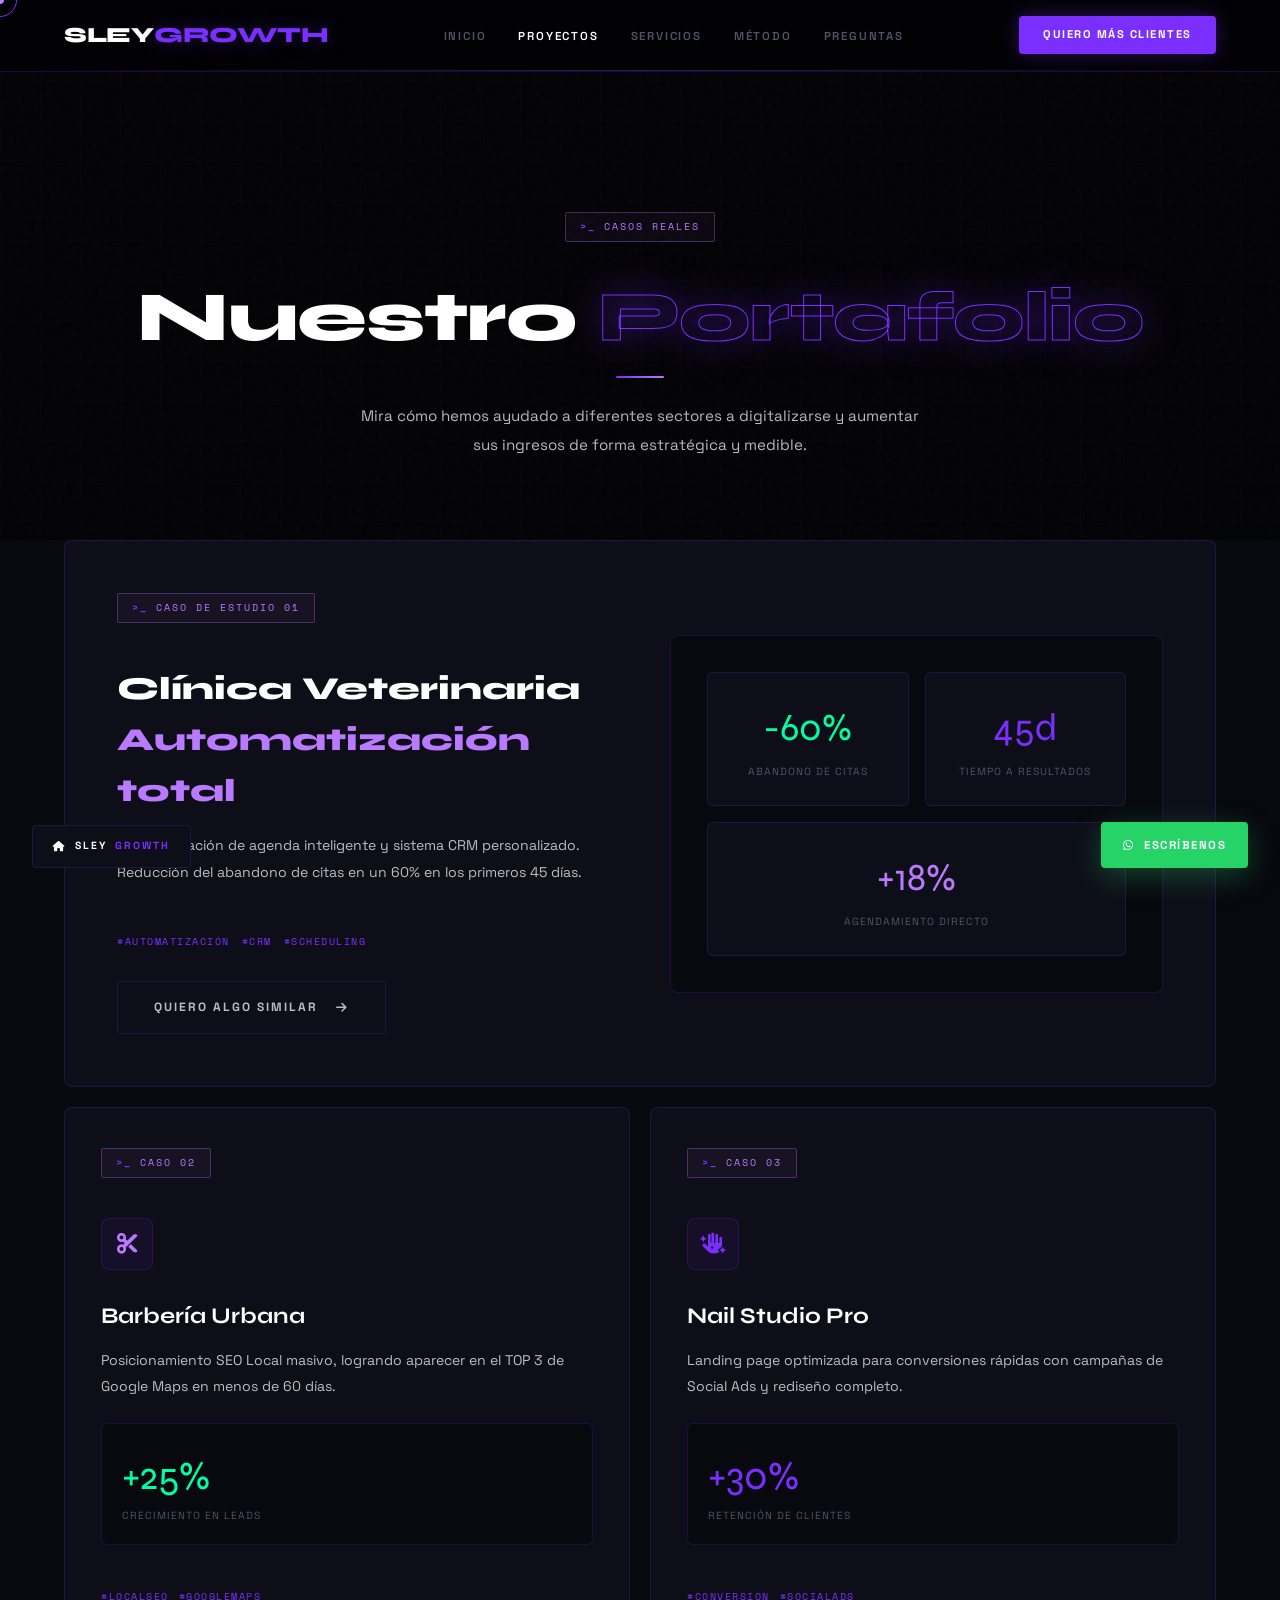
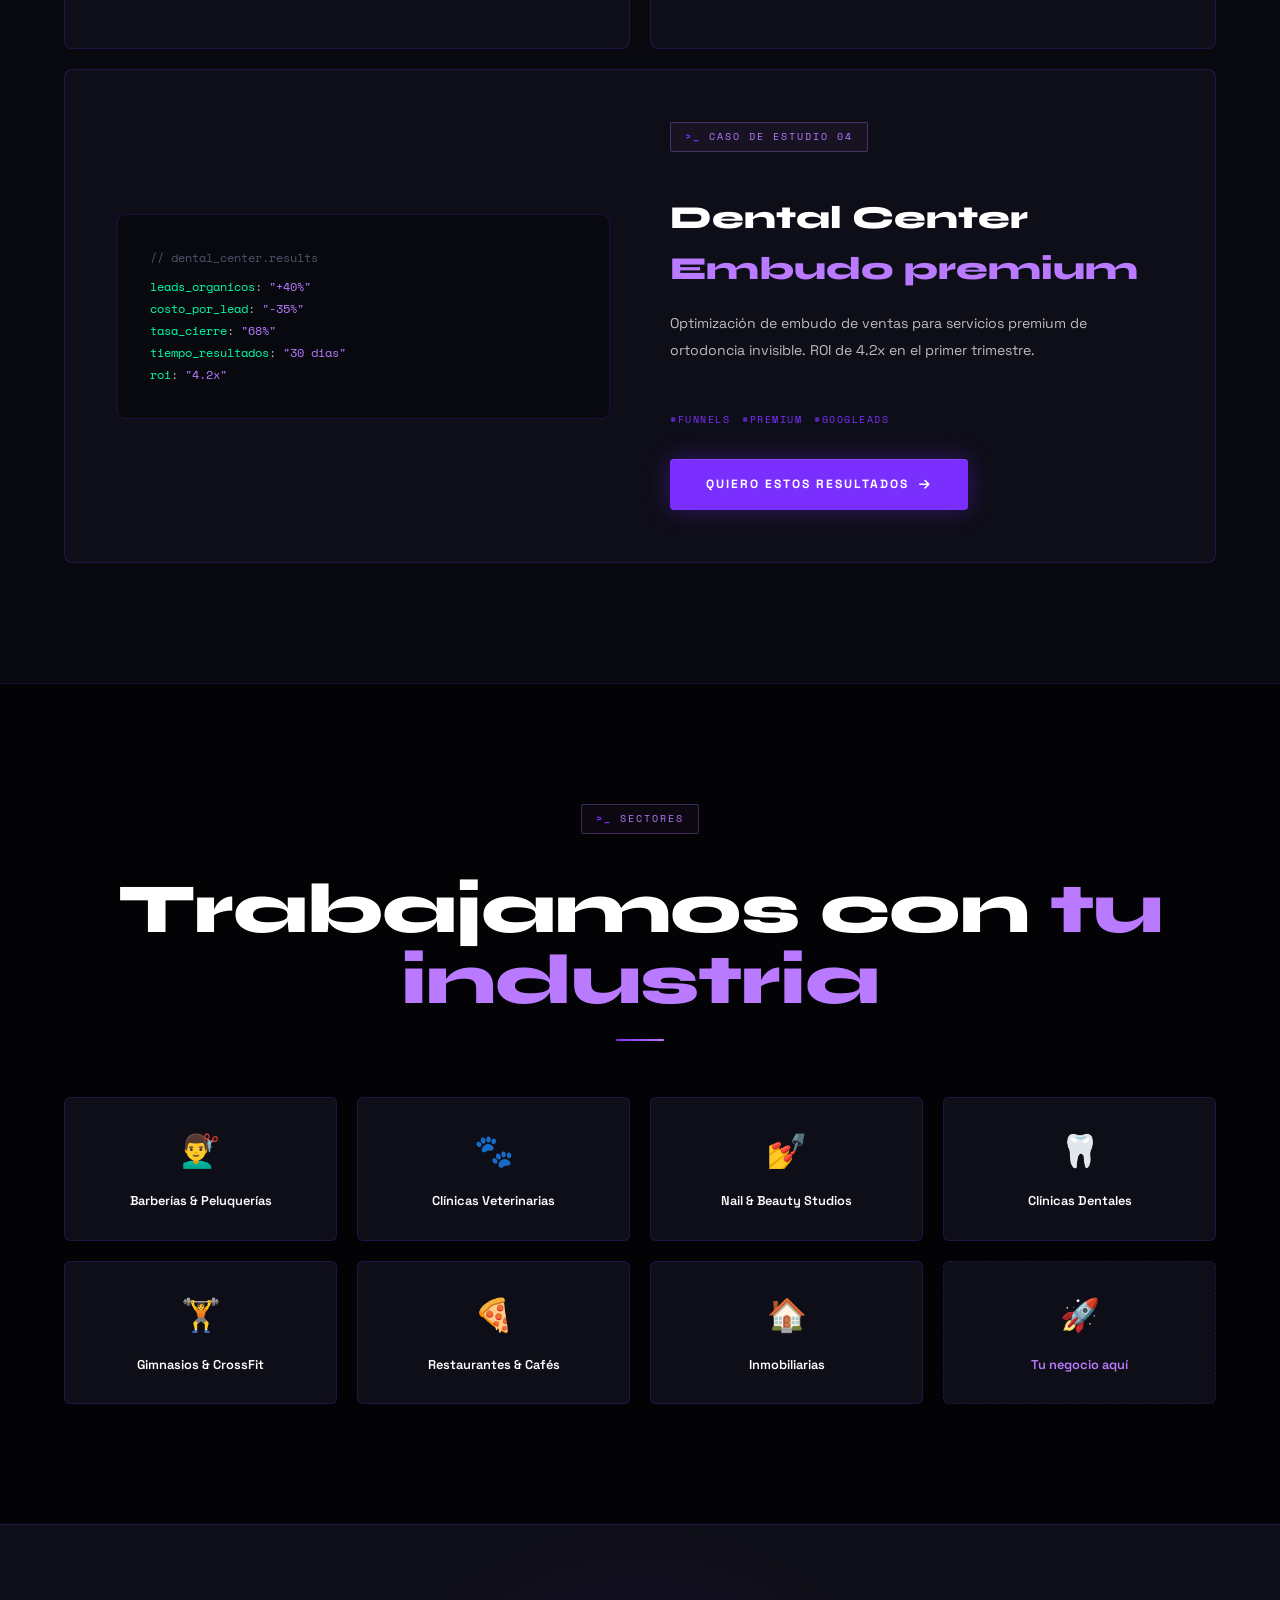
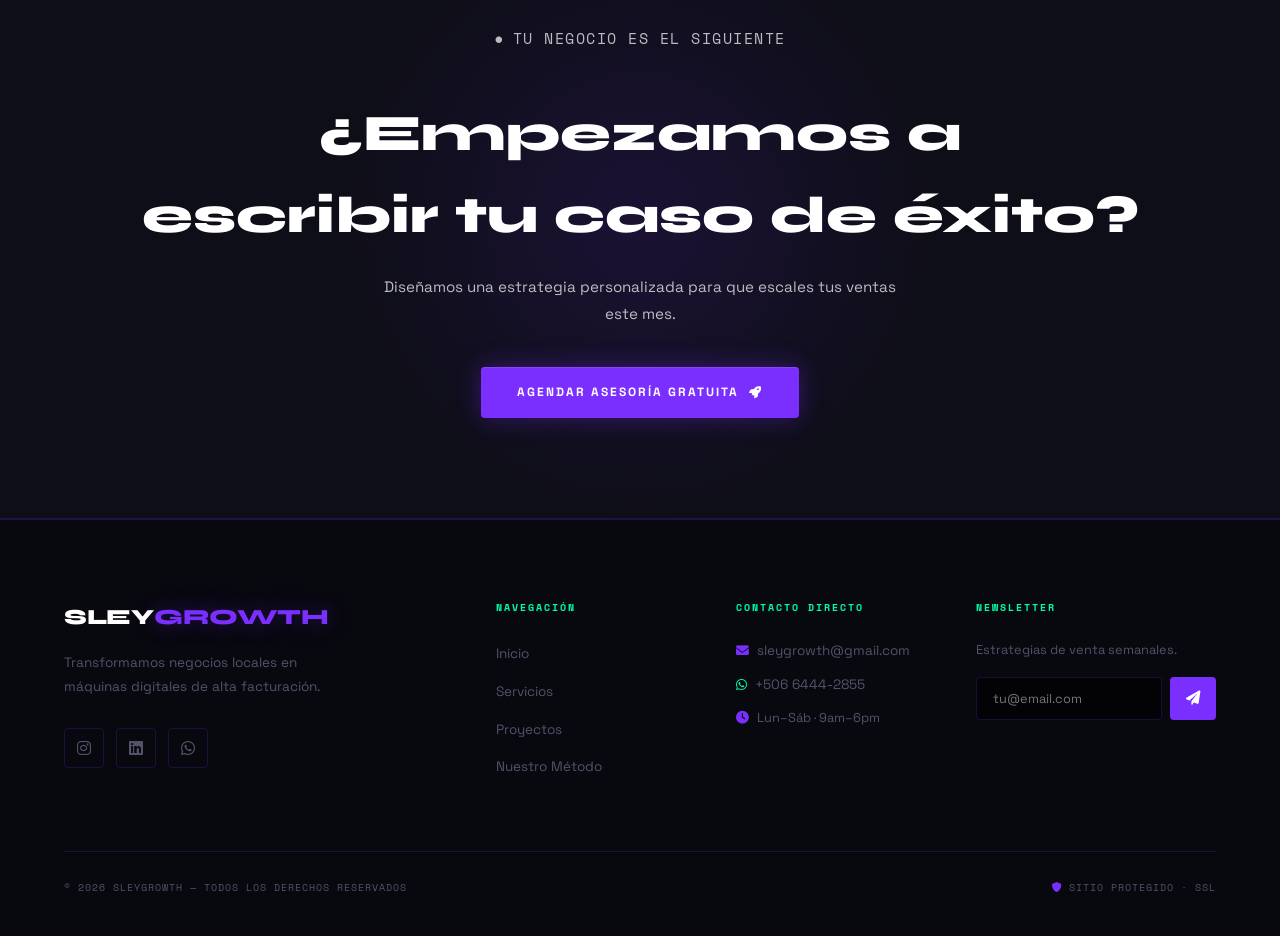
==== portafolio.html @ 54eabbdd "first commit" ====
<!DOCTYPE html>
<html lang="es">
<head>
  <meta charset="UTF-8">
  <meta name="viewport" content="width=device-width, initial-scale=1.0">
  <title>Portafolio | Sleygrowth</title>
  <link rel="stylesheet" href="style.css">
  <link href="https://cdnjs.cloudflare.com/ajax/libs/font-awesome/6.0.0/css/all.min.css" rel="stylesheet">
</head>
<body>

<div id="sg-progress"></div>
<div id="sg-cur"></div>
<div id="sg-ring"></div>

<header class="sg-nav">
  <div class="sg-nav-inner">
    <a href="index.html" class="sg-logo">
      <span class="sg-logo-sley">SLEY</span><span class="sg-logo-growth">GROWTH</span>
    </a>
    <ul class="sg-nav-links">
      <li><a href="index.html">Inicio</a></li>
      <li><a href="portafolio.html">Proyectos</a></li>
      <li><a href="servicios.html">Servicios</a></li>
      <li><a href="proceso.html">Método</a></li>
      <li><a href="index.html#faq">Preguntas</a></li>
    </ul>
    <a href="contacto.html" class="sg-nav-cta">Quiero más clientes</a>
  </div>
  <div class="sg-nav-line"></div>
</header>

<!-- PAGE HERO -->
<section class="sg-section" style="padding:140px 0 80px;">
  <div class="container">
    <div class="reveal" style="text-align:center;">
      <span class="sg-badge">Casos reales</span>
      <h1 class="sg-title" style="margin:20px 0 16px;">Nuestro <span class="accent">Portafolio</span></h1>
      <div class="sg-rule sg-rule-center"></div>
      <p class="sg-subtitle sg-subtitle-center">Mira cómo hemos ayudado a diferentes sectores a digitalizarse y aumentar sus ingresos de forma estratégica y medible.</p>
    </div>
  </div>
</section>

<!-- CASE STUDIES -->
<section class="sg-section sg-section-dark" style="padding-top:0;">
  <div class="container">

    <!-- Case 1 — Full width -->
    <div class="sg-card reveal" style="margin-bottom:20px;padding:52px;display:grid;grid-template-columns:1fr 1fr;gap:60px;align-items:center;">
      <div>
        <span class="sg-badge">Caso de estudio 01</span>
        <h2 style="font-family:var(--font-display);font-size:2rem;font-weight:800;margin:20px 0 16px;">Clínica Veterinaria<br><span style="color:var(--neon);">Automatización total</span></h2>
        <p style="font-size:0.88rem;color:var(--text);line-height:1.9;margin-bottom:28px;">Implementación de agenda inteligente y sistema CRM personalizado. Reducción del abandono de citas en un 60% en los primeros 45 días.</p>
        <div style="display:flex;gap:12px;flex-wrap:wrap;margin-bottom:32px;">
          <span class="sg-card-tag">#automatización</span>
          <span class="sg-card-tag">#crm</span>
          <span class="sg-card-tag">#scheduling</span>
        </div>
        <a href="contacto.html" class="btn-ghost">Quiero algo similar <i class="fas fa-arrow-right" style="margin-left:8px;"></i></a>
      </div>
      <div style="background:var(--near);border:1px solid var(--border);border-radius:8px;padding:36px;">
        <div style="display:grid;grid-template-columns:1fr 1fr;gap:16px;">
          <div style="background:var(--panel);border:1px solid var(--border);border-radius:6px;padding:24px;text-align:center;">
            <div style="font-family:var(--font-display);font-size:2.4rem;color:var(--green);">-60%</div>
            <div style="font-size:0.65rem;color:var(--muted);letter-spacing:1px;text-transform:uppercase;margin-top:6px;">Abandono de citas</div>
          </div>
          <div style="background:var(--panel);border:1px solid var(--border);border-radius:6px;padding:24px;text-align:center;">
            <div style="font-family:var(--font-display);font-size:2.4rem;color:var(--v);">45d</div>
            <div style="font-size:0.65rem;color:var(--muted);letter-spacing:1px;text-transform:uppercase;margin-top:6px;">Tiempo a resultados</div>
          </div>
          <div style="background:var(--panel);border:1px solid var(--border);border-radius:6px;padding:24px;text-align:center;grid-column:span 2;">
            <div style="font-family:var(--font-display);font-size:2.4rem;color:var(--neon);">+18%</div>
            <div style="font-size:0.65rem;color:var(--muted);letter-spacing:1px;text-transform:uppercase;margin-top:6px;">Agendamiento directo</div>
          </div>
        </div>
      </div>
    </div>

    <!-- Case 2 & 3 -->
    <div style="display:grid;grid-template-columns:1fr 1fr;gap:20px;margin-bottom:20px;">
      <div class="sg-card reveal">
        <span class="sg-badge">Caso 02</span>
        <div class="sg-card-icon" style="margin-top:20px;"><i class="fas fa-cut"></i></div>
        <h3 style="font-family:var(--font-display);font-size:1.4rem;margin-bottom:14px;">Barbería Urbana</h3>
        <p style="font-size:0.88rem;color:var(--text);line-height:1.8;margin-bottom:24px;">Posicionamiento SEO Local masivo, logrando aparecer en el TOP 3 de Google Maps en menos de 60 días.</p>
        <div style="background:var(--near);border:1px solid var(--border);border-radius:6px;padding:20px;margin-bottom:24px;">
          <div style="font-family:var(--font-display);font-size:2.5rem;color:var(--green);">+25%</div>
          <div style="font-size:0.65rem;color:var(--muted);letter-spacing:1px;text-transform:uppercase;">Crecimiento en leads</div>
        </div>
        <span class="sg-card-tag">#localseo</span> <span class="sg-card-tag" style="margin-left:6px;">#googlemaps</span>
      </div>

      <div class="sg-card reveal" style="transition-delay:0.1s">
        <span class="sg-badge">Caso 03</span>
        <div class="sg-card-icon" style="margin-top:20px;color:var(--v);"><i class="fas fa-hand-sparkles"></i></div>
        <h3 style="font-family:var(--font-display);font-size:1.4rem;margin-bottom:14px;">Nail Studio Pro</h3>
        <p style="font-size:0.88rem;color:var(--text);line-height:1.8;margin-bottom:24px;">Landing page optimizada para conversiones rápidas con campañas de Social Ads y rediseño completo.</p>
        <div style="background:var(--near);border:1px solid var(--border);border-radius:6px;padding:20px;margin-bottom:24px;">
          <div style="font-family:var(--font-display);font-size:2.5rem;color:var(--v);">+30%</div>
          <div style="font-size:0.65rem;color:var(--muted);letter-spacing:1px;text-transform:uppercase;">Retención de clientes</div>
        </div>
        <span class="sg-card-tag">#conversion</span> <span class="sg-card-tag" style="margin-left:6px;">#socialads</span>
      </div>
    </div>

    <!-- Case 4 — Full -->
    <div class="sg-card reveal" style="padding:52px;display:grid;grid-template-columns:1fr 1fr;gap:60px;align-items:center;">
      <div style="background:var(--near);border:1px solid var(--border);border-radius:8px;padding:32px;font-family:var(--font-mono);font-size:0.72rem;line-height:1.9;">
        <div style="color:var(--muted);margin-bottom:8px;">// dental_center.results</div>
        <div style="color:var(--text);"><span style="color:var(--green);">leads_organicos</span>: <span style="color:var(--neon);">"+40%"</span></div>
        <div style="color:var(--text);"><span style="color:var(--green);">costo_por_lead</span>: <span style="color:var(--neon);">"-35%"</span></div>
        <div style="color:var(--text);"><span style="color:var(--green);">tasa_cierre</span>: <span style="color:var(--neon);">"68%"</span></div>
        <div style="color:var(--text);"><span style="color:var(--green);">tiempo_resultados</span>: <span style="color:var(--neon);">"30 dias"</span></div>
        <div style="color:var(--text);"><span style="color:var(--green);">roi</span>: <span style="color:var(--neon);">"4.2x"</span></div>
      </div>
      <div>
        <span class="sg-badge">Caso de estudio 04</span>
        <h2 style="font-family:var(--font-display);font-size:2rem;font-weight:800;margin:20px 0 16px;">Dental Center<br><span style="color:var(--neon);">Embudo premium</span></h2>
        <p style="font-size:0.88rem;color:var(--text);line-height:1.9;margin-bottom:28px;">Optimización de embudo de ventas para servicios premium de ortodoncia invisible. ROI de 4.2x en el primer trimestre.</p>
        <div style="display:flex;gap:12px;flex-wrap:wrap;margin-bottom:32px;">
          <span class="sg-card-tag">#funnels</span>
          <span class="sg-card-tag">#premium</span>
          <span class="sg-card-tag">#googleads</span>
        </div>
        <a href="contacto.html" class="btn-primary">Quiero estos resultados <i class="fas fa-arrow-right"></i></a>
      </div>
    </div>

  </div>
</section>

<!-- SECTORES -->
<section class="sg-section" style="border-top:1px solid var(--border);">
  <div class="container">
    <div style="text-align:center;margin-bottom:56px;" class="reveal">
      <span class="sg-badge">Sectores</span>
      <h2 class="sg-title" style="margin:20px 0;">Trabajamos con <span class="solid">tu industria</span></h2>
      <div class="sg-rule sg-rule-center"></div>
    </div>
    <div class="grid-4 reveal">
      <div style="background:var(--panel);border:1px solid var(--border);border-radius:6px;padding:28px;text-align:center;transition:all 0.3s;" onmouseenter="this.style.borderColor='var(--v)'" onmouseleave="this.style.borderColor='var(--border)'">
        <div style="font-size:2rem;margin-bottom:14px;">💇‍♂️</div>
        <div style="font-size:0.8rem;font-weight:600;">Barberías & Peluquerías</div>
      </div>
      <div style="background:var(--panel);border:1px solid var(--border);border-radius:6px;padding:28px;text-align:center;transition:all 0.3s;" onmouseenter="this.style.borderColor='var(--v)'" onmouseleave="this.style.borderColor='var(--border)'">
        <div style="font-size:2rem;margin-bottom:14px;">🐾</div>
        <div style="font-size:0.8rem;font-weight:600;">Clínicas Veterinarias</div>
      </div>
      <div style="background:var(--panel);border:1px solid var(--border);border-radius:6px;padding:28px;text-align:center;transition:all 0.3s;" onmouseenter="this.style.borderColor='var(--v)'" onmouseleave="this.style.borderColor='var(--border)'">
        <div style="font-size:2rem;margin-bottom:14px;">💅</div>
        <div style="font-size:0.8rem;font-weight:600;">Nail & Beauty Studios</div>
      </div>
      <div style="background:var(--panel);border:1px solid var(--border);border-radius:6px;padding:28px;text-align:center;transition:all 0.3s;" onmouseenter="this.style.borderColor='var(--v)'" onmouseleave="this.style.borderColor='var(--border)'">
        <div style="font-size:2rem;margin-bottom:14px;">🦷</div>
        <div style="font-size:0.8rem;font-weight:600;">Clínicas Dentales</div>
      </div>
      <div style="background:var(--panel);border:1px solid var(--border);border-radius:6px;padding:28px;text-align:center;transition:all 0.3s;" onmouseenter="this.style.borderColor='var(--v)'" onmouseleave="this.style.borderColor='var(--border)'">
        <div style="font-size:2rem;margin-bottom:14px;">🏋️</div>
        <div style="font-size:0.8rem;font-weight:600;">Gimnasios & CrossFit</div>
      </div>
      <div style="background:var(--panel);border:1px solid var(--border);border-radius:6px;padding:28px;text-align:center;transition:all 0.3s;" onmouseenter="this.style.borderColor='var(--v)'" onmouseleave="this.style.borderColor='var(--border)'">
        <div style="font-size:2rem;margin-bottom:14px;">🍕</div>
        <div style="font-size:0.8rem;font-weight:600;">Restaurantes & Cafés</div>
      </div>
      <div style="background:var(--panel);border:1px solid var(--border);border-radius:6px;padding:28px;text-align:center;transition:all 0.3s;" onmouseenter="this.style.borderColor='var(--v)'" onmouseleave="this.style.borderColor='var(--border)'">
        <div style="font-size:2rem;margin-bottom:14px;">🏠</div>
        <div style="font-size:0.8rem;font-weight:600;">Inmobiliarias</div>
      </div>
      <div style="background:var(--panel);border:1px solid var(--border);border-radius:6px;padding:28px;text-align:center;transition:all 0.3s;border-style:dashed;" onmouseenter="this.style.borderColor='var(--neon)'" onmouseleave="this.style.borderColor='var(--border)'">
        <div style="font-size:2rem;margin-bottom:14px;">🚀</div>
        <div style="font-size:0.8rem;font-weight:600;color:var(--neon);">Tu negocio aquí</div>
      </div>
    </div>
  </div>
</section>

<!-- CTA -->
<section class="sg-cta-section">
  <div class="container" style="position:relative;z-index:1;">
    <p class="sg-cta-urgency">Tu negocio es el siguiente</p>
    <h2>¿Empezamos a<br>escribir tu caso de éxito?</h2>
    <p>Diseñamos una estrategia personalizada para que escales tus ventas este mes.</p>
    <a href="contacto.html" class="btn-primary">Agendar asesoría gratuita <i class="fas fa-rocket"></i></a>
  </div>
</section>

<!-- FOOTER -->
<footer class="sg-footer">
  <div class="container">
    <div class="sg-footer-grid">
      <div class="sg-footer-brand">
        <a href="index.html" class="sg-logo" style="display:inline-flex;">
          <span class="sg-logo-sley">SLEY</span><span class="sg-logo-growth">GROWTH</span>
        </a>
        <p>Transformamos negocios locales en máquinas digitales de alta facturación.</p>
        <div class="sg-footer-socials">
          <a href="https://instagram.com/sleygrowth" target="_blank" class="sg-soc"><i class="fab fa-instagram"></i></a>
          <a href="#" class="sg-soc"><i class="fab fa-linkedin"></i></a>
          <a href="https://wa.me/50664442855" target="_blank" class="sg-soc"><i class="fab fa-whatsapp"></i></a>
        </div>
      </div>
      <div>
        <h4>Navegación</h4>
        <ul>
          <li><a href="index.html">Inicio</a></li>
          <li><a href="servicios.html">Servicios</a></li>
          <li><a href="portafolio.html">Proyectos</a></li>
          <li><a href="proceso.html">Nuestro Método</a></li>
        </ul>
      </div>
      <div>
        <h4>Contacto Directo</h4>
        <ul class="sg-footer-contact">
          <li style="margin-bottom:12px;"><i class="fas fa-envelope" style="color:var(--v);margin-right:8px;"></i><a href="mailto:sleygrowth@gmail.com">sleygrowth@gmail.com</a></li>
          <li style="margin-bottom:12px;"><i class="fab fa-whatsapp" style="color:var(--green);margin-right:8px;"></i><a href="https://wa.me/50664442855">+506 6444-2855</a></li>
          <li style="color:var(--muted);font-size:0.8rem;"><i class="fas fa-clock" style="color:var(--v);margin-right:8px;"></i>Lun–Sáb · 9am–6pm</li>
        </ul>
      </div>
      <div>
        <h4>Newsletter</h4>
        <p style="font-size:0.8rem;color:var(--muted);margin-bottom:16px;">Estrategias de venta semanales.</p>
        <form class="sg-nl-form" onsubmit="return false;">
          <input type="email" placeholder="tu@email.com">
          <button type="submit"><i class="fas fa-paper-plane"></i></button>
        </form>
      </div>
    </div>
    <div class="sg-footer-bottom">
      <p>© 2026 SLEYGROWTH — TODOS LOS DERECHOS RESERVADOS</p>
      <p><i class="fas fa-shield-alt" style="margin-right:6px;color:var(--v);"></i>SITIO PROTEGIDO · SSL</p>
    </div>
  </div>
</footer>

<a href="https://wa.me/50664442855?text=Hola%20Sleygrowth..." class="wa-float" target="_blank"><i class="fab fa-whatsapp"></i> Escríbenos</a>
<a href="index.html" class="home-float"><i class="fas fa-home"></i> SLEY<span>GROWTH</span></a>

<script src="script.js"></script>
</body>
</html>
---- style.css ----
/* ============================================================
   SLEYGROWTH — SISTEMA DE DISEÑO FUTURISTA v2.0
   ============================================================ */

@import url('https://fonts.googleapis.com/css2?family=Space+Grotesk:wght@300;400;500;600;700&family=Space+Mono:ital,wght@0,400;0,700;1,400&family=Syne:wght@700;800&display=swap');

/* ── TOKENS ── */
:root {
  --v:       #7b2fff;   /* violet principal */
  --v-dim:   #5a1fd4;
  --v-glow:  rgba(123,47,255,0.35);
  --v-ghost: rgba(123,47,255,0.08);
  --neon:    #b97aff;
  --green:   #00ffa3;
  --red:     #ff3b6b;
  --black:   #030305;
  --near:    #08080f;
  --panel:   #0e0e18;
  --border:  rgba(123,47,255,0.2);
  --muted:   #52526a;
  --text:    rgba(255,255,255,0.72);
  --white:   #ffffff;

  --font-display: 'Syne', sans-serif;
  --font-body:    'Space Grotesk', sans-serif;
  --font-mono:    'Space Mono', monospace;
}

/* ── RESET ── */
*, *::before, *::after { margin:0; padding:0; box-sizing:border-box; }
html { scroll-behavior: smooth; }
body {
  font-family: var(--font-body);
  background: var(--black);
  color: var(--white);
  overflow-x: hidden;
  line-height: 1.6;
}

/* ── GRID BG TEXTURE ── */
body::before {
  content: '';
  position: fixed; inset: 0; z-index: 0; pointer-events: none;
  background-image:
    linear-gradient(rgba(123,47,255,0.04) 1px, transparent 1px),
    linear-gradient(90deg, rgba(123,47,255,0.04) 1px, transparent 1px);
  background-size: 40px 40px;
}

/* Grain */
body::after {
  content: '';
  position: fixed; inset: 0; z-index: 0; pointer-events: none;
  background-image: url("data:image/svg+xml,%3Csvg viewBox='0 0 200 200' xmlns='http://www.w3.org/2000/svg'%3E%3Cfilter id='n'%3E%3CfeTurbulence type='fractalNoise' baseFrequency='0.85' numOctaves='4' stitchTiles='stitch'/%3E%3C/filter%3E%3Crect width='100%25' height='100%25' filter='url(%23n)' opacity='1'/%3E%3C/svg%3E");
  opacity: 0.025;
}

/* ── SCROLL PROGRESS ── */
#sg-progress {
  position: fixed; top: 0; left: 0; height: 2px;
  background: linear-gradient(to right, var(--v), var(--neon));
  z-index: 9999; width: 0; transition: width 0.1s linear;
}

/* ── CURSOR ── */
#sg-cur { position:fixed; width:8px; height:8px; background:var(--neon); border-radius:50%; pointer-events:none; z-index:9998; transform:translate(-50%,-50%); mix-blend-mode:screen; }
#sg-ring { position:fixed; width:34px; height:34px; border:1px solid var(--v); border-radius:50%; pointer-events:none; z-index:9997; transform:translate(-50%,-50%); transition:width .3s,height .3s,opacity .3s,border-color .3s; }

/* ── CONTAINER ── */
.container { max-width: 1200px; margin: 0 auto; padding: 0 24px; position: relative; z-index: 1; }

/* ── NAV ── */
.sg-nav {
  position: sticky; top: 0; z-index: 1000;
  background: rgba(3,3,5,0.88); backdrop-filter: blur(24px);
  border-bottom: 1px solid var(--border);
}
.sg-nav-inner {
  max-width: 1200px; margin: 0 auto; padding: 0 24px;
  display: flex; justify-content: space-between; align-items: center;
  height: 70px;
}
.sg-logo { text-decoration: none; display: flex; align-items: baseline; gap: 1px; }
.sg-logo-sley {
  font-family: var(--font-display); font-size: 1.35rem; font-weight: 800;
  color: var(--white); letter-spacing: -0.5px;
}
.sg-logo-growth {
  font-family: var(--font-display); font-size: 1.35rem; font-weight: 800;
  color: var(--v); letter-spacing: -0.5px;
  text-shadow: 0 0 20px var(--v-glow);
}
.sg-nav-links { display: flex; gap: 32px; list-style: none; }
.sg-nav-links a {
  font-size: 0.72rem; letter-spacing: 1.8px; text-transform: uppercase;
  text-decoration: none; color: var(--muted); font-weight: 600;
  transition: color 0.3s;
}
.sg-nav-links a:hover, .sg-nav-links a.active { color: var(--white); }
.sg-nav-cta {
  background: var(--v); color: white; text-decoration: none;
  padding: 10px 24px; font-size: 0.7rem; font-weight: 700;
  letter-spacing: 1.5px; text-transform: uppercase;
  border-radius: 4px; transition: all 0.3s;
  box-shadow: 0 0 20px var(--v-glow);
}
.sg-nav-cta:hover { background: var(--neon); color: black; box-shadow: 0 0 30px rgba(185,122,255,0.5); }
.sg-nav-line {
  height: 1px; width: 100%;
  background: linear-gradient(to right, transparent, var(--v), transparent);
  opacity: 0.4;
}

/* ── SECTION COMMONS ── */
.sg-section { padding: 120px 0; position: relative; z-index: 1; }
.sg-section-dark { background: var(--near); }
.sg-section-panel { background: var(--panel); }
.sg-badge {
  display: inline-flex; align-items: center; gap: 8px;
  font-family: var(--font-mono); font-size: 0.62rem;
  color: var(--neon); letter-spacing: 2px; text-transform: uppercase;
  border: 1px solid rgba(185,122,255,0.3); padding: 6px 14px;
  border-radius: 2px; margin-bottom: 20px;
  background: rgba(185,122,255,0.05);
}
.sg-badge::before { content: '>_'; color: var(--v); font-weight: 700; }
.sg-title {
  font-family: var(--font-display); font-size: clamp(2.8rem,5.5vw,5rem);
  font-weight: 800; line-height: 1; letter-spacing: -1px; color: var(--white);
}
.sg-title .accent {
  color: transparent;
  -webkit-text-stroke: 1px var(--v);
  text-shadow: 0 0 40px var(--v-glow);
}
.sg-title .solid { color: var(--neon); }
.sg-rule {
  width: 48px; height: 2px; margin: 24px 0;
  background: linear-gradient(to right, var(--v), var(--neon));
  border-radius: 2px;
}
.sg-rule-center { margin: 24px auto; }
.sg-subtitle { font-size: 0.95rem; color: var(--text); line-height: 1.9; max-width: 580px; }
.sg-subtitle-center { text-align: center; margin: 0 auto; }

/* ── BUTTONS ── */
.btn-primary {
  display: inline-flex; align-items: center; gap: 10px;
  background: var(--v); color: white; text-decoration: none;
  padding: 16px 36px; font-size: 0.75rem; font-weight: 700;
  letter-spacing: 2px; text-transform: uppercase; border-radius: 4px;
  border: none; cursor: pointer;
  box-shadow: 0 0 24px var(--v-glow), inset 0 1px 0 rgba(255,255,255,0.1);
  transition: all 0.3s;
}
.btn-primary:hover {
  background: var(--neon); color: black;
  box-shadow: 0 0 40px rgba(185,122,255,0.5);
  transform: translateY(-2px);
}
.btn-ghost {
  display: inline-flex; align-items: center; gap: 10px;
  background: transparent; color: var(--text); text-decoration: none;
  padding: 16px 36px; font-size: 0.75rem; font-weight: 700;
  letter-spacing: 2px; text-transform: uppercase; border-radius: 4px;
  border: 1px solid var(--border); cursor: pointer;
  transition: all 0.3s;
}
.btn-ghost:hover { border-color: var(--v); color: var(--white); background: var(--v-ghost); }
.btn-full { width: 100%; justify-content: center; }

/* ── CARDS 3D ── */
.sg-card {
  background: var(--panel);
  border: 1px solid var(--border);
  border-radius: 8px; padding: 40px 36px;
  position: relative; overflow: hidden;
  cursor: pointer; transition: transform 0.1s ease-out, box-shadow 0.3s, border-color 0.3s;
  transform-style: preserve-3d;
}
.sg-card::before {
  content: ''; position: absolute; inset: 0;
  background: radial-gradient(circle at var(--mx,50%) var(--my,50%), rgba(123,47,255,0.12), transparent 55%);
  opacity: 0; transition: opacity 0.4s;
}
.sg-card::after {
  content: ''; position: absolute; top: 0; left: 0; right: 0; height: 1px;
  background: linear-gradient(to right, transparent, var(--v), transparent);
  opacity: 0; transition: opacity 0.4s;
}
.sg-card:hover { border-color: var(--v); box-shadow: 0 20px 60px rgba(123,47,255,0.2); }
.sg-card:hover::before, .sg-card:hover::after { opacity: 1; }
.sg-card-icon {
  width: 52px; height: 52px;
  background: var(--v-ghost); border: 1px solid var(--border);
  border-radius: 8px; display: flex; align-items: center; justify-content: center;
  margin-bottom: 28px; font-size: 1.3rem; color: var(--neon);
  transition: background 0.3s, box-shadow 0.3s;
}
.sg-card:hover .sg-card-icon { background: rgba(123,47,255,0.2); box-shadow: 0 0 20px var(--v-glow); }
.sg-card h3 { font-family: var(--font-display); font-size: 1.1rem; font-weight: 700; margin-bottom: 14px; }
.sg-card p { font-size: 0.88rem; color: var(--text); line-height: 1.8; }
.sg-card-tag {
  display: inline-block; margin-top: 20px;
  font-family: var(--font-mono); font-size: 0.6rem;
  color: var(--v); letter-spacing: 1.5px; text-transform: uppercase;
}

/* CARD accent top color */
.sg-card.red-top::after { background: linear-gradient(to right, transparent, var(--red), transparent); }
.sg-card.green-top::after { background: linear-gradient(to right, transparent, var(--green), transparent); }
.sg-card.red-top:hover { border-color: var(--red); box-shadow: 0 20px 60px rgba(255,59,107,0.15); }

/* ── STATS ── */
.sg-stats {
  display: grid; grid-template-columns: repeat(4,1fr);
  background: var(--panel); border: 1px solid var(--border);
}
.sg-stat {
  padding: 40px 32px; border-right: 1px solid var(--border);
  position: relative; overflow: hidden; transition: background 0.3s;
}
.sg-stat:last-child { border-right: none; }
.sg-stat:hover { background: var(--v-ghost); }
.sg-stat-num {
  font-family: var(--font-display); font-size: 3.2rem; font-weight: 800;
  color: var(--neon); line-height: 1; display: block;
  text-shadow: 0 0 30px rgba(0,255,163,0.3);
}
.sg-stat-label { font-size: 0.7rem; color: var(--muted); letter-spacing: 1.5px; text-transform: uppercase; margin-top: 8px; display: block; }

/* ── GRID LAYOUTS ── */
.grid-3 { display: grid; grid-template-columns: repeat(3,1fr); gap: 20px; }
.grid-2 { display: grid; grid-template-columns: 1fr 1fr; gap: 40px; align-items: center; }
.grid-4 { display: grid; grid-template-columns: repeat(4,1fr); gap: 20px; }

/* ── RESULTS STRIP ── */
.result-item { text-align: center; }
.result-pct {
  font-family: var(--font-display); font-size: 3.5rem; font-weight: 800;
  color: var(--green); display: block; line-height: 1;
  text-shadow: 0 0 30px rgba(0,255,163,0.3);
}
.result-desc { font-size: 0.75rem; color: var(--muted); letter-spacing: 1px; text-transform: uppercase; margin-top: 8px; }

/* ── FAQ ── */
.sg-faq { max-width: 800px; margin: 60px auto 0; }
details.sg-faq-item {
  border-bottom: 1px solid var(--border); padding: 0;
  overflow: hidden; transition: background 0.3s;
}
details.sg-faq-item:first-child { border-top: 1px solid var(--border); }
details.sg-faq-item summary {
  display: flex; justify-content: space-between; align-items: center;
  padding: 26px 0; cursor: pointer; list-style: none;
  font-weight: 600; font-size: 0.95rem; color: var(--white);
  transition: color 0.3s;
}
details.sg-faq-item summary::-webkit-details-marker { display: none; }
.faq-plus {
  width: 28px; height: 28px; border: 1px solid var(--border);
  display: flex; align-items: center; justify-content: center;
  flex-shrink: 0; color: var(--v); font-size: 1rem; font-weight: 300;
  transition: all 0.3s; border-radius: 2px;
}
details[open] .faq-plus { background: var(--v); color: white; transform: rotate(45deg); border-color: var(--v); }
details.sg-faq-item p {
  padding: 0 0 24px; font-size: 0.88rem; color: var(--text); line-height: 1.9;
  font-family: var(--font-mono);
}

/* ── GUARANTEE ── */
.sg-guarantee {
  background: var(--panel); border: 1px solid var(--border);
  border-left: 3px solid var(--green); border-radius: 8px;
  padding: 48px 52px; display: flex; gap: 48px; align-items: center;
}
.sg-guarantee-icon { font-size: 3.5rem; color: var(--green); flex-shrink: 0; }
.sg-guarantee h3 { font-family: var(--font-display); font-size: 1.4rem; margin-bottom: 12px; }
.sg-guarantee p { font-size: 0.88rem; color: var(--text); line-height: 1.8; margin-bottom: 24px; }

/* ── CONTACT FORM ── */
.sg-form-box {
  background: var(--panel); border: 1px solid var(--border);
  border-radius: 8px; padding: 48px 44px;
}
.form-row { display: grid; grid-template-columns: 1fr 1fr; gap: 20px; }
.form-group { margin-bottom: 20px; }
.form-group label {
  display: block; font-size: 0.68rem; letter-spacing: 1.8px;
  text-transform: uppercase; color: var(--muted); font-weight: 700; margin-bottom: 10px;
}
.form-group input,
.form-group select,
.form-group textarea {
  width: 100%; padding: 14px 18px;
  background: var(--near); border: 1px solid var(--border);
  border-radius: 4px; color: var(--white);
  font-family: var(--font-body); font-size: 0.9rem;
  transition: border-color 0.3s, box-shadow 0.3s;
  -webkit-appearance: none; appearance: none;
}
.form-group input:focus,
.form-group select:focus,
.form-group textarea:focus {
  outline: none; border-color: var(--v);
  box-shadow: 0 0 0 3px var(--v-ghost);
}
.form-group select option { background: var(--near); }
.form-group textarea { resize: vertical; min-height: 120px; }
.form-note { text-align: center; font-size: 0.7rem; color: var(--muted); margin-top: 14px; font-family: var(--font-mono); }

/* ── CONTACT INFO ── */
.sg-contact-benefits { margin: 32px 0; }
.benefit-item { display: flex; align-items: center; gap: 14px; padding: 14px 0; border-bottom: 1px solid var(--border); }
.benefit-item:last-child { border-bottom: none; }
.benefit-item i { color: var(--green); font-size: 0.9rem; }
.benefit-item span { font-size: 0.88rem; color: var(--text); }

/* ── PORTFOLIO CASE CARDS ── */
.sg-case-card {
  background: var(--panel); border: 1px solid var(--border);
  border-radius: 8px; overflow: hidden;
  transition: transform 0.3s, box-shadow 0.3s, border-color 0.3s;
}
.sg-case-card:hover { transform: translateY(-6px); border-color: var(--v); box-shadow: 0 20px 60px rgba(123,47,255,0.2); }
.sg-case-top { padding: 36px 36px 28px; }
.sg-case-img { width: 100%; height: 200px; object-fit: cover; display: block; filter: saturate(0.7); transition: filter 0.4s; }
.sg-case-card:hover .sg-case-img { filter: saturate(1.1); }
.sg-case-bottom { padding: 28px 36px 32px; border-top: 1px solid var(--border); }
.sg-case-tag {
  font-family: var(--font-mono); font-size: 0.6rem;
  color: var(--v); letter-spacing: 2px; text-transform: uppercase;
}

/* ── PROCESS STEPS ── */
.sg-step { display: flex; gap: 32px; align-items: flex-start; padding: 44px 0; border-bottom: 1px solid var(--border); }
.sg-step:last-child { border-bottom: none; }
.sg-step-num {
  font-family: var(--font-mono); font-size: 3rem; font-weight: 700;
  color: var(--v-dim); line-height: 1; flex-shrink: 0; min-width: 70px;
  transition: color 0.3s;
}
.sg-step:hover .sg-step-num { color: var(--v); text-shadow: 0 0 20px var(--v-glow); }
.sg-step-content h3 { font-family: var(--font-display); font-size: 1.3rem; margin-bottom: 12px; }
.sg-step-content p { font-size: 0.88rem; color: var(--text); line-height: 1.9; }
.sg-step-badge { display: inline-block; margin-bottom: 12px; font-family: var(--font-mono); font-size: 0.6rem; color: var(--green); letter-spacing: 2px; text-transform: uppercase; }

/* ── SERVICES PAGE ── */
.sg-service-card {
  background: var(--panel); border: 1px solid var(--border);
  border-radius: 8px; padding: 44px 40px;
  position: relative; overflow: hidden;
  transition: border-color 0.3s, box-shadow 0.3s, transform 0.3s;
}
.sg-service-card:hover { border-color: var(--v); transform: translateY(-4px); box-shadow: 0 16px 50px rgba(123,47,255,0.2); }
.sg-service-num {
  font-family: var(--font-mono); font-size: 5rem; font-weight: 700;
  color: rgba(123,47,255,0.06); position: absolute; top: 20px; right: 24px;
  line-height: 1; transition: color 0.3s;
}
.sg-service-card:hover .sg-service-num { color: rgba(123,47,255,0.12); }

/* ── FOOTER ── */
.sg-footer {
  background: var(--near); border-top: 1px solid var(--border);
  padding: 80px 0 40px; position: relative; z-index: 1;
}
.sg-footer-grid { display: grid; grid-template-columns: 2fr 1fr 1fr 1fr; gap: 48px; }
.sg-footer h4 {
  font-family: var(--font-mono); font-size: 0.62rem; letter-spacing: 2px;
  text-transform: uppercase; color: var(--green); margin-bottom: 24px;
}
.sg-footer ul { list-style: none; }
.sg-footer ul li { margin-bottom: 12px; }
.sg-footer ul a { color: var(--muted); text-decoration: none; font-size: 0.85rem; transition: color 0.3s; }
.sg-footer ul a:hover { color: var(--white); }
.sg-footer-brand p { font-size: 0.85rem; color: var(--muted); line-height: 1.8; margin-top: 16px; max-width: 280px; }
.sg-footer-socials { display: flex; gap: 12px; margin-top: 28px; }
.sg-soc {
  width: 40px; height: 40px; border: 1px solid var(--border); border-radius: 4px;
  display: flex; align-items: center; justify-content: center;
  color: var(--muted); text-decoration: none; transition: all 0.3s;
}
.sg-soc:hover { background: var(--v); border-color: var(--v); color: white; }
.sg-footer-bottom {
  display: flex; justify-content: space-between; align-items: center;
  border-top: 1px solid var(--border); margin-top: 60px; padding-top: 28px; flex-wrap: wrap; gap: 12px;
}
.sg-footer-bottom p { font-family: var(--font-mono); font-size: 0.62rem; color: var(--muted); letter-spacing: 1px; }
.sg-footer-contact { font-size: 0.8rem; color: var(--muted); }
.sg-footer-contact a { color: var(--text); text-decoration: none; transition: color 0.3s; }
.sg-footer-contact a:hover { color: var(--neon); }

/* ── NEWSLETTER FORM ── */
.sg-nl-form { display: flex; gap: 8px; margin-top: 8px; }
.sg-nl-form input {
  flex: 1; padding: 12px 16px; background: var(--black);
  border: 1px solid var(--border); border-radius: 4px;
  color: white; font-family: var(--font-body); font-size: 0.8rem;
  transition: border-color 0.3s;
}
.sg-nl-form input:focus { outline: none; border-color: var(--v); }
.sg-nl-form button {
  background: var(--v); border: none; color: white; cursor: pointer;
  padding: 12px 16px; border-radius: 4px; font-size: 0.9rem; transition: background 0.3s;
}
.sg-nl-form button:hover { background: var(--neon); color: black; }

/* ── WA FLOAT ── */
.wa-float {
  position: fixed; bottom: 32px; right: 32px; z-index: 999;
  display: flex; align-items: center; gap: 10px;
  background: #25d366; color: white; text-decoration: none;
  padding: 14px 22px; border-radius: 4px; font-size: 0.72rem;
  font-weight: 700; letter-spacing: 1.5px; text-transform: uppercase;
  box-shadow: 0 8px 30px rgba(37,211,102,0.3);
  animation: waBob 3s ease-in-out infinite;
  transition: transform 0.3s;
}
.wa-float:hover { transform: scale(1.06) !important; }
@keyframes waBob { 0%,100%{transform:translateY(0)} 50%{transform:translateY(-6px)} }

/* ── HOME FLOAT ── */
.home-float {
  position: fixed; bottom: 32px; left: 32px; z-index: 999;
  background: var(--panel); color: var(--white); text-decoration: none;
  border: 1px solid var(--border); padding: 12px 20px; border-radius: 4px;
  font-size: 0.65rem; font-weight: 700; letter-spacing: 2px; text-transform: uppercase;
  display: flex; align-items: center; gap: 8px; transition: all 0.3s;
}
.home-float:hover { border-color: var(--v); color: var(--neon); box-shadow: 0 0 20px var(--v-glow); }
.home-float span { color: var(--v); }

/* ── SOCIAL PROOF AVATARS ── */
.sg-avatars { display: flex; margin-right: 4px; }
.sg-avatars img { width: 38px; height: 38px; border-radius: 50%; border: 2px solid var(--black); margin-right: -12px; object-fit: cover; }
.sg-proof { display: flex; align-items: center; gap: 16px; }
.sg-proof-text { font-size: 0.78rem; color: var(--text); }
.sg-proof-text strong { color: var(--neon); font-family: var(--font-mono); }

/* ── HERO SPECIFIC ── */
.sg-hero-float {
  position: absolute; background: var(--panel); border: 1px solid var(--border);
  border-left: 3px solid var(--green);
  padding: 18px 22px; border-radius: 6px;
  display: flex; align-items: center; gap: 14px;
  box-shadow: 0 20px 60px rgba(0,0,0,0.5);
  animation: floatCard 4s ease-in-out infinite;
}
@keyframes floatCard { 0%,100%{transform:translateY(0)} 50%{transform:translateY(-14px)} }
.sg-hero-float-icon { font-size: 1.3rem; color: var(--green); }
.sg-hero-float-label { font-size: 0.6rem; letter-spacing: 1.5px; text-transform: uppercase; color: var(--muted); font-family: var(--font-mono); }
.sg-hero-float-value { font-family: var(--font-display); font-size: 1.1rem; color: var(--white); font-weight: 700; }

/* ── CTA FINAL SECTION ── */
.sg-cta-section {
  background: var(--panel); border-top: 1px solid var(--border);
  border-bottom: 1px solid var(--border); text-align: center; padding: 100px 0;
  position: relative; overflow: hidden;
}
.sg-cta-section::before {
  content: ''; position: absolute; top: 50%; left: 50%;
  transform: translate(-50%,-50%);
  width: 600px; height: 600px;
  background: radial-gradient(circle, rgba(123,47,255,0.12) 0%, transparent 70%);
  pointer-events: none;
}
.sg-cta-section h2 { font-family: var(--font-display); font-size: clamp(2rem,4vw,3.5rem); font-weight: 800; margin-bottom: 16px; }
.sg-cta-section p { font-size: 0.95rem; color: var(--text); max-width: 520px; margin: 0 auto 40px; line-height: 1.8; }
.sg-cta-urgency {
  display: inline-flex; align-items: center; gap: 8px;
  font-family: var(--font-mono); font-size: 0.62rem; color: var(--red);
  letter-spacing: 1.5px; text-transform: uppercase; margin-bottom: 32px;
}
.sg-cta-urgency::before { content: '●'; animation: blink 1.2s step-end infinite; }
@keyframes blink { 50%{opacity:0} }

/* ── PROBLEM CARDS ── */
.sg-problem-card {
  background: var(--panel); border: 1px solid var(--border);
  border-left: 3px solid var(--red); border-radius: 8px;
  padding: 40px 36px; transition: all 0.3s;
}
.sg-problem-card:hover { border-left-color: var(--v); box-shadow: 0 16px 50px rgba(123,47,255,0.15); transform: translateY(-4px); }
.sg-problem-card .sg-card-icon { color: var(--red); }
.sg-problem-card:hover .sg-card-icon { color: var(--neon); }

/* ── REVEAL ── */
.reveal { opacity:0; transform:translateY(32px); transition: opacity 0.8s ease, transform 0.8s ease; }
.reveal.vis { opacity:1; transform:none; }
.reveal-l { opacity:0; transform:translateX(-32px); transition: opacity 0.8s ease, transform 0.8s ease; }
.reveal-l.vis { opacity:1; transform:none; }
.reveal-r { opacity:0; transform:translateX(32px); transition: opacity 0.8s ease, transform 0.8s ease; }
.reveal-r.vis { opacity:1; transform:none; }

/* ── RESPONSIVE ── */
@media(max-width:1024px) { .grid-4 { grid-template-columns:repeat(2,1fr); } .sg-stats { grid-template-columns:repeat(2,1fr); } .sg-stats .sg-stat { border-bottom: 1px solid var(--border); } }
@media(max-width:900px) { .grid-3,.grid-2,.sg-footer-grid { grid-template-columns:1fr; } .sg-nav-links { display:none; } .sg-hero-float { display:none; } .form-row { grid-template-columns:1fr; } }
@media(max-width:600px) { .grid-4 { grid-template-columns:1fr; } .sg-stats { grid-template-columns:1fr; } .sg-cta-section h2 { font-size:2rem; } }
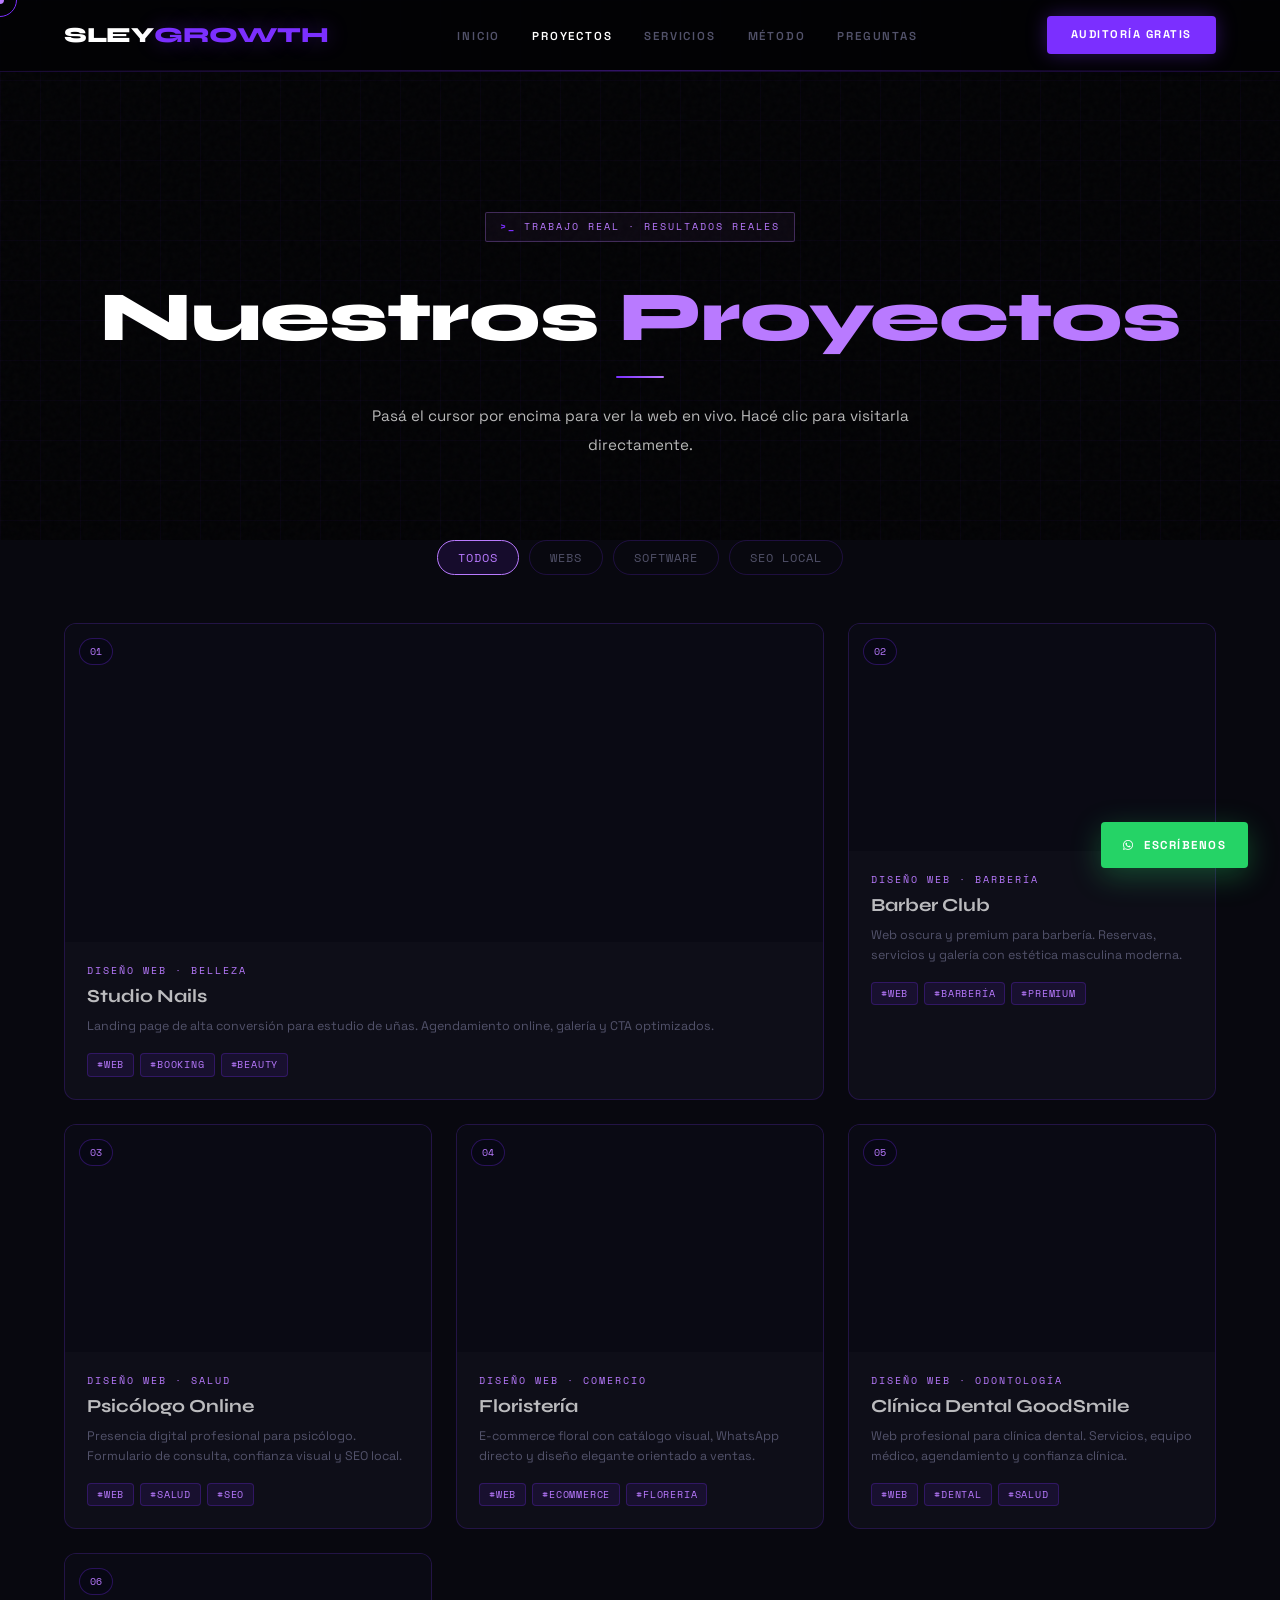
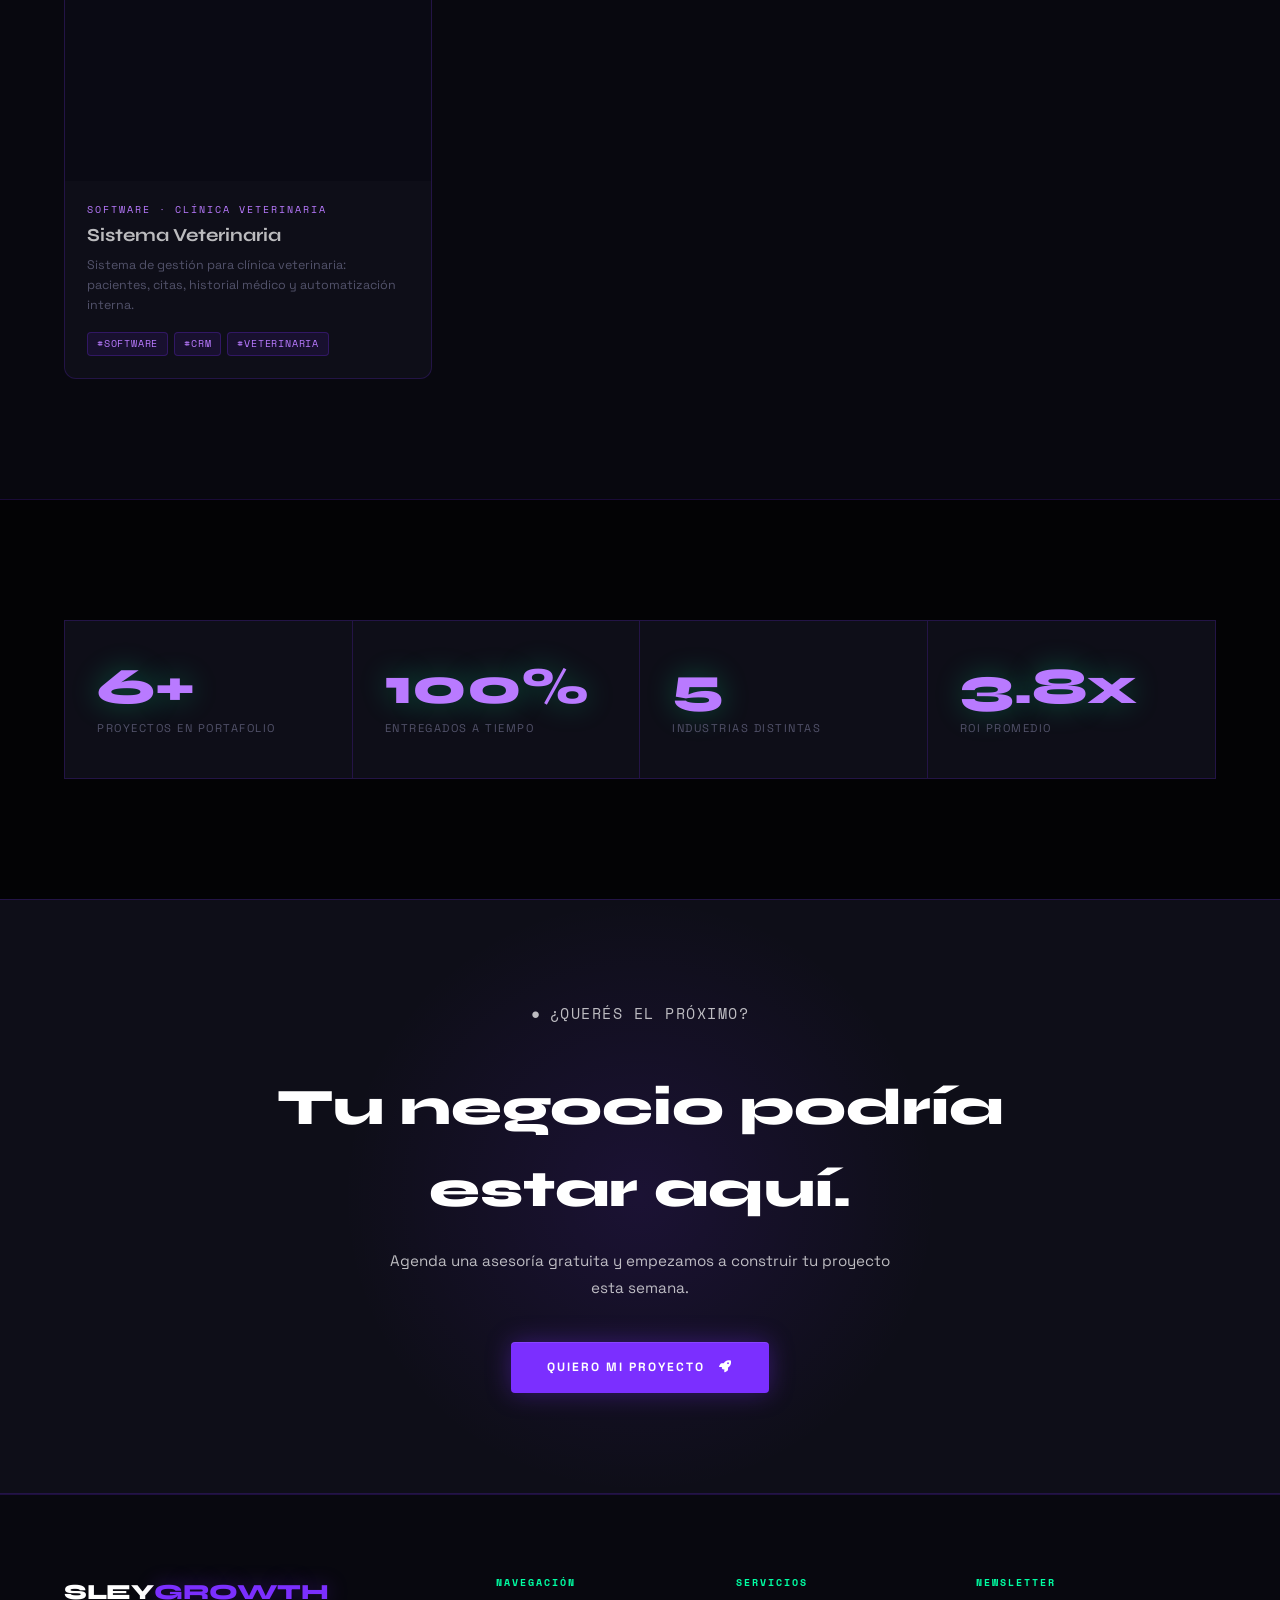
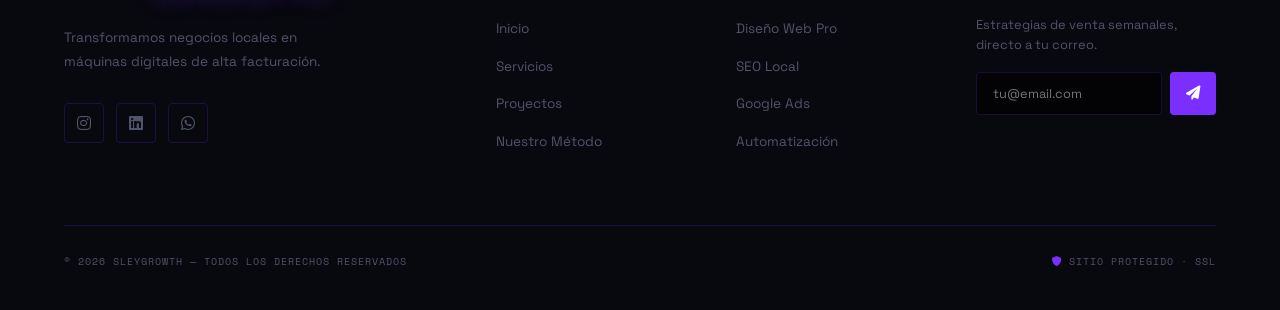
==== commit 18040c49: "descripción del cambio" ====
--- a/portafolio.html
+++ b/portafolio.html
@@ -3,9 +3,245 @@
 <head>
   <meta charset="UTF-8">
   <meta name="viewport" content="width=device-width, initial-scale=1.0">
-  <title>Portafolio | Sleygrowth</title>
+  <title>Proyectos | Sleygrowth</title>
+  <meta name="description" content="Portafolio de proyectos web y sistemas digitales de Sleygrowth. Webs reales, resultados reales.">
   <link rel="stylesheet" href="style.css">
   <link href="https://cdnjs.cloudflare.com/ajax/libs/font-awesome/6.0.0/css/all.min.css" rel="stylesheet">
+  <style>
+    /* ───── PORTFOLIO GRID ───── */
+    .portfolio-grid {
+      display: grid;
+      grid-template-columns: repeat(3, 1fr);
+      gap: 24px;
+    }
+
+    @media (max-width: 900px) { .portfolio-grid { grid-template-columns: 1fr 1fr; } }
+    @media (max-width: 560px) { .portfolio-grid { grid-template-columns: 1fr; } }
+
+    /* ───── PROJECT CARD ───── */
+    .proj-card {
+      position: relative;
+      border-radius: 12px;
+      overflow: hidden;
+      border: 1px solid var(--border, #2a2a3a);
+      background: var(--panel, #111120);
+      cursor: pointer;
+      display: block;
+      text-decoration: none;
+      transition: transform 0.35s cubic-bezier(.22,1,.36,1), box-shadow 0.35s ease, border-color 0.25s ease;
+      outline: none;
+    }
+
+    .proj-card:hover,
+    .proj-card:focus-visible {
+      transform: translateY(-6px) scale(1.015);
+      box-shadow: 0 24px 60px rgba(0,0,0,0.55), 0 0 0 1px var(--neon, #7b2fff);
+      border-color: var(--neon, #7b2fff);
+    }
+
+    /* iframe preview */
+    .proj-preview {
+      position: relative;
+      width: 100%;
+      padding-bottom: 62%;
+      overflow: hidden;
+      background: #0a0a14;
+    }
+
+    .proj-preview iframe {
+      position: absolute;
+      top: 0; left: 0;
+      width: 250%;
+      height: 250%;
+      transform: scale(0.4);
+      transform-origin: top left;
+      border: none;
+      pointer-events: none;
+      border-radius: 0;
+      transition: transform 0.4s ease;
+    }
+
+    /* Overlay glass on hover */
+    .proj-overlay {
+      position: absolute;
+      inset: 0;
+      background: linear-gradient(180deg, transparent 30%, rgba(7,7,20,0.92) 100%);
+      display: flex;
+      align-items: flex-end;
+      justify-content: flex-end;
+      padding: 16px;
+      opacity: 0;
+      transition: opacity 0.3s ease;
+    }
+
+    .proj-card:hover .proj-overlay,
+    .proj-card:focus-visible .proj-overlay {
+      opacity: 1;
+    }
+
+    .proj-visit-btn {
+      display: flex;
+      align-items: center;
+      gap: 8px;
+      background: var(--neon, #7b2fff);
+      color: #fff;
+      font-size: 0.75rem;
+      font-weight: 700;
+      letter-spacing: 1px;
+      text-transform: uppercase;
+      padding: 10px 18px;
+      border-radius: 6px;
+      border: none;
+      cursor: pointer;
+      font-family: var(--font-display, 'Rajdhani', sans-serif);
+      transition: background 0.2s;
+    }
+
+    .proj-visit-btn:hover { background: #5a1fd6; }
+
+    /* Card info */
+    .proj-info {
+      padding: 20px 22px 22px;
+      display: flex;
+      flex-direction: column;
+      gap: 6px;
+    }
+
+    .proj-cat {
+      font-size: 0.65rem;
+      letter-spacing: 2px;
+      text-transform: uppercase;
+      color: var(--neon, #7b2fff);
+      font-family: var(--font-mono, monospace);
+    }
+
+    .proj-name {
+      font-family: var(--font-display, 'Rajdhani', sans-serif);
+      font-size: 1.15rem;
+      font-weight: 700;
+      color: var(--text, #e8e8f0);
+      margin: 0;
+      line-height: 1.2;
+    }
+
+    .proj-desc {
+      font-size: 0.78rem;
+      color: var(--muted, #666688);
+      line-height: 1.6;
+      margin: 4px 0 0;
+    }
+
+    .proj-tags {
+      display: flex;
+      flex-wrap: wrap;
+      gap: 6px;
+      margin-top: 10px;
+    }
+
+    .proj-tag {
+      font-size: 0.62rem;
+      letter-spacing: 0.8px;
+      text-transform: uppercase;
+      padding: 3px 9px;
+      border-radius: 4px;
+      background: rgba(123,47,255,0.1);
+      border: 1px solid rgba(123,47,255,0.25);
+      color: var(--neon, #7b2fff);
+      font-family: var(--font-mono, monospace);
+    }
+
+    /* GitHub card style tweak */
+    .proj-card.github-card .proj-preview {
+      background: linear-gradient(135deg, #0d1117 0%, #161b22 100%);
+      display: flex;
+      align-items: center;
+      justify-content: center;
+      padding-bottom: 0;
+      height: 200px;
+    }
+
+    .github-icon-wrap {
+      display: flex;
+      flex-direction: column;
+      align-items: center;
+      gap: 16px;
+    }
+
+    .github-icon-wrap i {
+      font-size: 64px;
+      color: #58a6ff;
+      opacity: 0.85;
+    }
+
+    .github-label {
+      font-size: 0.7rem;
+      letter-spacing: 2px;
+      text-transform: uppercase;
+      color: #58a6ff;
+      opacity: 0.6;
+      font-family: var(--font-mono, monospace);
+    }
+
+    /* Number badge */
+    .proj-num {
+      position: absolute;
+      top: 14px;
+      left: 14px;
+      font-family: var(--font-mono, monospace);
+      font-size: 0.65rem;
+      color: var(--neon, #7b2fff);
+      background: rgba(7,7,20,0.75);
+      backdrop-filter: blur(6px);
+      border: 1px solid rgba(123,47,255,0.3);
+      padding: 4px 10px;
+      border-radius: 20px;
+      z-index: 2;
+    }
+
+    /* Category filter pills */
+    .filter-row {
+      display: flex;
+      gap: 10px;
+      flex-wrap: wrap;
+      justify-content: center;
+      margin-bottom: 48px;
+    }
+
+    .filter-pill {
+      padding: 8px 20px;
+      border-radius: 30px;
+      border: 1px solid var(--border, #2a2a3a);
+      background: transparent;
+      color: var(--muted, #666688);
+      font-size: 0.75rem;
+      letter-spacing: 1px;
+      text-transform: uppercase;
+      cursor: pointer;
+      transition: all 0.2s;
+      font-family: var(--font-mono, monospace);
+    }
+
+    .filter-pill.active,
+    .filter-pill:hover {
+      background: rgba(123,47,255,0.12);
+      border-color: var(--neon, #7b2fff);
+      color: var(--neon, #7b2fff);
+    }
+
+    /* Span 2 for featured */
+    .proj-card.featured {
+      grid-column: span 2;
+    }
+
+    .proj-card.featured .proj-preview {
+      padding-bottom: 42%;
+    }
+
+    @media (max-width: 900px) {
+      .proj-card.featured { grid-column: span 1; }
+      .proj-card.featured .proj-preview { padding-bottom: 62%; }
+    }
+  </style>
 </head>
 <body>
 
@@ -13,6 +249,7 @@
 <div id="sg-cur"></div>
 <div id="sg-ring"></div>
 
+<!-- NAV -->
 <header class="sg-nav">
   <div class="sg-nav-inner">
     <a href="index.html" class="sg-logo">
@@ -20,12 +257,12 @@
     </a>
     <ul class="sg-nav-links">
       <li><a href="index.html">Inicio</a></li>
-      <li><a href="portafolio.html">Proyectos</a></li>
+      <li><a href="portafolio.html" class="active">Proyectos</a></li>
       <li><a href="servicios.html">Servicios</a></li>
       <li><a href="proceso.html">Método</a></li>
       <li><a href="index.html#faq">Preguntas</a></li>
     </ul>
-    <a href="contacto.html" class="sg-nav-cta">Quiero más clientes</a>
+    <a href="contacto.html" class="sg-nav-cta">Auditoría Gratis</a>
   </div>
   <div class="sg-nav-line"></div>
 </header>
@@ -34,154 +271,192 @@
 <section class="sg-section" style="padding:140px 0 80px;">
   <div class="container">
     <div class="reveal" style="text-align:center;">
-      <span class="sg-badge">Casos reales</span>
-      <h1 class="sg-title" style="margin:20px 0 16px;">Nuestro <span class="accent">Portafolio</span></h1>
+      <span class="sg-badge">Trabajo real · Resultados reales</span>
+      <h1 class="sg-title" style="margin:20px 0 16px;">Nuestros <span class="solid">Proyectos</span></h1>
       <div class="sg-rule sg-rule-center"></div>
-      <p class="sg-subtitle sg-subtitle-center">Mira cómo hemos ayudado a diferentes sectores a digitalizarse y aumentar sus ingresos de forma estratégica y medible.</p>
+      <p class="sg-subtitle sg-subtitle-center" style="max-width:580px;margin:0 auto;">
+        Pasá el cursor por encima para ver la web en vivo. Hacé clic para visitarla directamente.
+      </p>
     </div>
   </div>
 </section>
 
-<!-- CASE STUDIES -->
+<!-- PORTFOLIO -->
 <section class="sg-section sg-section-dark" style="padding-top:0;">
   <div class="container">
 
-    <!-- Case 1 — Full width -->
-    <div class="sg-card reveal" style="margin-bottom:20px;padding:52px;display:grid;grid-template-columns:1fr 1fr;gap:60px;align-items:center;">
-      <div>
-        <span class="sg-badge">Caso de estudio 01</span>
-        <h2 style="font-family:var(--font-display);font-size:2rem;font-weight:800;margin:20px 0 16px;">Clínica Veterinaria<br><span style="color:var(--neon);">Automatización total</span></h2>
-        <p style="font-size:0.88rem;color:var(--text);line-height:1.9;margin-bottom:28px;">Implementación de agenda inteligente y sistema CRM personalizado. Reducción del abandono de citas en un 60% en los primeros 45 días.</p>
-        <div style="display:flex;gap:12px;flex-wrap:wrap;margin-bottom:32px;">
-          <span class="sg-card-tag">#automatización</span>
-          <span class="sg-card-tag">#crm</span>
-          <span class="sg-card-tag">#scheduling</span>
-        </div>
-        <a href="contacto.html" class="btn-ghost">Quiero algo similar <i class="fas fa-arrow-right" style="margin-left:8px;"></i></a>
-      </div>
-      <div style="background:var(--near);border:1px solid var(--border);border-radius:8px;padding:36px;">
-        <div style="display:grid;grid-template-columns:1fr 1fr;gap:16px;">
-          <div style="background:var(--panel);border:1px solid var(--border);border-radius:6px;padding:24px;text-align:center;">
-            <div style="font-family:var(--font-display);font-size:2.4rem;color:var(--green);">-60%</div>
-            <div style="font-size:0.65rem;color:var(--muted);letter-spacing:1px;text-transform:uppercase;margin-top:6px;">Abandono de citas</div>
-          </div>
-          <div style="background:var(--panel);border:1px solid var(--border);border-radius:6px;padding:24px;text-align:center;">
-            <div style="font-family:var(--font-display);font-size:2.4rem;color:var(--v);">45d</div>
-            <div style="font-size:0.65rem;color:var(--muted);letter-spacing:1px;text-transform:uppercase;margin-top:6px;">Tiempo a resultados</div>
-          </div>
-          <div style="background:var(--panel);border:1px solid var(--border);border-radius:6px;padding:24px;text-align:center;grid-column:span 2;">
-            <div style="font-family:var(--font-display);font-size:2.4rem;color:var(--neon);">+18%</div>
-            <div style="font-size:0.65rem;color:var(--muted);letter-spacing:1px;text-transform:uppercase;margin-top:6px;">Agendamiento directo</div>
-          </div>
-        </div>
-      </div>
+    <!-- Filter pills -->
+    <div class="filter-row reveal">
+      <button class="filter-pill active">Todos</button>
+      <button class="filter-pill">Webs</button>
+      <button class="filter-pill">Software</button>
+      <button class="filter-pill">SEO Local</button>
     </div>
 
-    <!-- Case 2 & 3 -->
-    <div style="display:grid;grid-template-columns:1fr 1fr;gap:20px;margin-bottom:20px;">
-      <div class="sg-card reveal">
-        <span class="sg-badge">Caso 02</span>
-        <div class="sg-card-icon" style="margin-top:20px;"><i class="fas fa-cut"></i></div>
-        <h3 style="font-family:var(--font-display);font-size:1.4rem;margin-bottom:14px;">Barbería Urbana</h3>
-        <p style="font-size:0.88rem;color:var(--text);line-height:1.8;margin-bottom:24px;">Posicionamiento SEO Local masivo, logrando aparecer en el TOP 3 de Google Maps en menos de 60 días.</p>
-        <div style="background:var(--near);border:1px solid var(--border);border-radius:6px;padding:20px;margin-bottom:24px;">
-          <div style="font-family:var(--font-display);font-size:2.5rem;color:var(--green);">+25%</div>
-          <div style="font-size:0.65rem;color:var(--muted);letter-spacing:1px;text-transform:uppercase;">Crecimiento en leads</div>
-        </div>
-        <span class="sg-card-tag">#localseo</span> <span class="sg-card-tag" style="margin-left:6px;">#googlemaps</span>
-      </div>
-
-      <div class="sg-card reveal" style="transition-delay:0.1s">
-        <span class="sg-badge">Caso 03</span>
-        <div class="sg-card-icon" style="margin-top:20px;color:var(--v);"><i class="fas fa-hand-sparkles"></i></div>
-        <h3 style="font-family:var(--font-display);font-size:1.4rem;margin-bottom:14px;">Nail Studio Pro</h3>
-        <p style="font-size:0.88rem;color:var(--text);line-height:1.8;margin-bottom:24px;">Landing page optimizada para conversiones rápidas con campañas de Social Ads y rediseño completo.</p>
-        <div style="background:var(--near);border:1px solid var(--border);border-radius:6px;padding:20px;margin-bottom:24px;">
-          <div style="font-family:var(--font-display);font-size:2.5rem;color:var(--v);">+30%</div>
-          <div style="font-size:0.65rem;color:var(--muted);letter-spacing:1px;text-transform:uppercase;">Retención de clientes</div>
-        </div>
-        <span class="sg-card-tag">#conversion</span> <span class="sg-card-tag" style="margin-left:6px;">#socialads</span>
-      </div>
-    </div>
-
-    <!-- Case 4 — Full -->
-    <div class="sg-card reveal" style="padding:52px;display:grid;grid-template-columns:1fr 1fr;gap:60px;align-items:center;">
-      <div style="background:var(--near);border:1px solid var(--border);border-radius:8px;padding:32px;font-family:var(--font-mono);font-size:0.72rem;line-height:1.9;">
-        <div style="color:var(--muted);margin-bottom:8px;">// dental_center.results</div>
-        <div style="color:var(--text);"><span style="color:var(--green);">leads_organicos</span>: <span style="color:var(--neon);">"+40%"</span></div>
-        <div style="color:var(--text);"><span style="color:var(--green);">costo_por_lead</span>: <span style="color:var(--neon);">"-35%"</span></div>
-        <div style="color:var(--text);"><span style="color:var(--green);">tasa_cierre</span>: <span style="color:var(--neon);">"68%"</span></div>
-        <div style="color:var(--text);"><span style="color:var(--green);">tiempo_resultados</span>: <span style="color:var(--neon);">"30 dias"</span></div>
-        <div style="color:var(--text);"><span style="color:var(--green);">roi</span>: <span style="color:var(--neon);">"4.2x"</span></div>
-      </div>
-      <div>
-        <span class="sg-badge">Caso de estudio 04</span>
-        <h2 style="font-family:var(--font-display);font-size:2rem;font-weight:800;margin:20px 0 16px;">Dental Center<br><span style="color:var(--neon);">Embudo premium</span></h2>
-        <p style="font-size:0.88rem;color:var(--text);line-height:1.9;margin-bottom:28px;">Optimización de embudo de ventas para servicios premium de ortodoncia invisible. ROI de 4.2x en el primer trimestre.</p>
-        <div style="display:flex;gap:12px;flex-wrap:wrap;margin-bottom:32px;">
-          <span class="sg-card-tag">#funnels</span>
-          <span class="sg-card-tag">#premium</span>
-          <span class="sg-card-tag">#googleads</span>
-        </div>
-        <a href="contacto.html" class="btn-primary">Quiero estos resultados <i class="fas fa-arrow-right"></i></a>
-      </div>
-    </div>
-
-  </div>
-</section>
-
-<!-- SECTORES -->
-<section class="sg-section" style="border-top:1px solid var(--border);">
-  <div class="container">
-    <div style="text-align:center;margin-bottom:56px;" class="reveal">
-      <span class="sg-badge">Sectores</span>
-      <h2 class="sg-title" style="margin:20px 0;">Trabajamos con <span class="solid">tu industria</span></h2>
-      <div class="sg-rule sg-rule-center"></div>
-    </div>
-    <div class="grid-4 reveal">
-      <div style="background:var(--panel);border:1px solid var(--border);border-radius:6px;padding:28px;text-align:center;transition:all 0.3s;" onmouseenter="this.style.borderColor='var(--v)'" onmouseleave="this.style.borderColor='var(--border)'">
-        <div style="font-size:2rem;margin-bottom:14px;">💇‍♂️</div>
-        <div style="font-size:0.8rem;font-weight:600;">Barberías & Peluquerías</div>
-      </div>
-      <div style="background:var(--panel);border:1px solid var(--border);border-radius:6px;padding:28px;text-align:center;transition:all 0.3s;" onmouseenter="this.style.borderColor='var(--v)'" onmouseleave="this.style.borderColor='var(--border)'">
-        <div style="font-size:2rem;margin-bottom:14px;">🐾</div>
-        <div style="font-size:0.8rem;font-weight:600;">Clínicas Veterinarias</div>
-      </div>
-      <div style="background:var(--panel);border:1px solid var(--border);border-radius:6px;padding:28px;text-align:center;transition:all 0.3s;" onmouseenter="this.style.borderColor='var(--v)'" onmouseleave="this.style.borderColor='var(--border)'">
-        <div style="font-size:2rem;margin-bottom:14px;">💅</div>
-        <div style="font-size:0.8rem;font-weight:600;">Nail & Beauty Studios</div>
-      </div>
-      <div style="background:var(--panel);border:1px solid var(--border);border-radius:6px;padding:28px;text-align:center;transition:all 0.3s;" onmouseenter="this.style.borderColor='var(--v)'" onmouseleave="this.style.borderColor='var(--border)'">
-        <div style="font-size:2rem;margin-bottom:14px;">🦷</div>
-        <div style="font-size:0.8rem;font-weight:600;">Clínicas Dentales</div>
-      </div>
-      <div style="background:var(--panel);border:1px solid var(--border);border-radius:6px;padding:28px;text-align:center;transition:all 0.3s;" onmouseenter="this.style.borderColor='var(--v)'" onmouseleave="this.style.borderColor='var(--border)'">
-        <div style="font-size:2rem;margin-bottom:14px;">🏋️</div>
-        <div style="font-size:0.8rem;font-weight:600;">Gimnasios & CrossFit</div>
-      </div>
-      <div style="background:var(--panel);border:1px solid var(--border);border-radius:6px;padding:28px;text-align:center;transition:all 0.3s;" onmouseenter="this.style.borderColor='var(--v)'" onmouseleave="this.style.borderColor='var(--border)'">
-        <div style="font-size:2rem;margin-bottom:14px;">🍕</div>
-        <div style="font-size:0.8rem;font-weight:600;">Restaurantes & Cafés</div>
-      </div>
-      <div style="background:var(--panel);border:1px solid var(--border);border-radius:6px;padding:28px;text-align:center;transition:all 0.3s;" onmouseenter="this.style.borderColor='var(--v)'" onmouseleave="this.style.borderColor='var(--border)'">
-        <div style="font-size:2rem;margin-bottom:14px;">🏠</div>
-        <div style="font-size:0.8rem;font-weight:600;">Inmobiliarias</div>
-      </div>
-      <div style="background:var(--panel);border:1px solid var(--border);border-radius:6px;padding:28px;text-align:center;transition:all 0.3s;border-style:dashed;" onmouseenter="this.style.borderColor='var(--neon)'" onmouseleave="this.style.borderColor='var(--border)'">
-        <div style="font-size:2rem;margin-bottom:14px;">🚀</div>
-        <div style="font-size:0.8rem;font-weight:600;color:var(--neon);">Tu negocio aquí</div>
-      </div>
+    <!-- Grid -->
+    <div class="portfolio-grid">
+
+      <!-- 1: Studio Nails (featured) -->
+      <a href="https://fastidious-axolotl-12bda4.netlify.app/" target="_blank" rel="noopener" class="proj-card featured reveal" style="transition-delay:0s">
+        <span class="proj-num">01</span>
+        <div class="proj-preview">
+          <iframe src="https://fastidious-axolotl-12bda4.netlify.app/" loading="lazy" title="Studio Nails preview" sandbox="allow-scripts allow-same-origin"></iframe>
+          <div class="proj-overlay">
+            <span class="proj-visit-btn"><i class="fas fa-external-link-alt"></i> Ver sitio</span>
+          </div>
+        </div>
+        <div class="proj-info">
+          <span class="proj-cat">Diseño Web · Belleza</span>
+          <h3 class="proj-name">Studio Nails</h3>
+          <p class="proj-desc">Landing page de alta conversión para estudio de uñas. Agendamiento online, galería y CTA optimizados.</p>
+          <div class="proj-tags">
+            <span class="proj-tag">#web</span>
+            <span class="proj-tag">#booking</span>
+            <span class="proj-tag">#beauty</span>
+          </div>
+        </div>
+      </a>
+
+      <!-- 2: Barber Club -->
+      <a href="https://glowing-torrone-d9dd82.netlify.app/" target="_blank" rel="noopener" class="proj-card reveal" style="transition-delay:0.05s">
+        <span class="proj-num">02</span>
+        <div class="proj-preview">
+          <iframe src="https://glowing-torrone-d9dd82.netlify.app/" loading="lazy" title="Barber Club preview" sandbox="allow-scripts allow-same-origin"></iframe>
+          <div class="proj-overlay">
+            <span class="proj-visit-btn"><i class="fas fa-external-link-alt"></i> Ver sitio</span>
+          </div>
+        </div>
+        <div class="proj-info">
+          <span class="proj-cat">Diseño Web · Barbería</span>
+          <h3 class="proj-name">Barber Club</h3>
+          <p class="proj-desc">Web oscura y premium para barbería. Reservas, servicios y galería con estética masculina moderna.</p>
+          <div class="proj-tags">
+            <span class="proj-tag">#web</span>
+            <span class="proj-tag">#barbería</span>
+            <span class="proj-tag">#premium</span>
+          </div>
+        </div>
+      </a>
+
+      <!-- 3: Psicólogo -->
+      <a href="https://velvety-shortbread-3b3cd8.netlify.app/" target="_blank" rel="noopener" class="proj-card reveal" style="transition-delay:0.1s">
+        <span class="proj-num">03</span>
+        <div class="proj-preview">
+          <iframe src="https://velvety-shortbread-3b3cd8.netlify.app/" loading="lazy" title="Psicólogo web preview" sandbox="allow-scripts allow-same-origin"></iframe>
+          <div class="proj-overlay">
+            <span class="proj-visit-btn"><i class="fas fa-external-link-alt"></i> Ver sitio</span>
+          </div>
+        </div>
+        <div class="proj-info">
+          <span class="proj-cat">Diseño Web · Salud</span>
+          <h3 class="proj-name">Psicólogo Online</h3>
+          <p class="proj-desc">Presencia digital profesional para psicólogo. Formulario de consulta, confianza visual y SEO local.</p>
+          <div class="proj-tags">
+            <span class="proj-tag">#web</span>
+            <span class="proj-tag">#salud</span>
+            <span class="proj-tag">#seo</span>
+          </div>
+        </div>
+      </a>
+
+      <!-- 4: Floristería -->
+      <a href="https://symphonious-valkyrie-a2db98.netlify.app/" target="_blank" rel="noopener" class="proj-card reveal" style="transition-delay:0.15s">
+        <span class="proj-num">04</span>
+        <div class="proj-preview">
+          <iframe src="https://symphonious-valkyrie-a2db98.netlify.app/" loading="lazy" title="Floristería preview" sandbox="allow-scripts allow-same-origin"></iframe>
+          <div class="proj-overlay">
+            <span class="proj-visit-btn"><i class="fas fa-external-link-alt"></i> Ver sitio</span>
+          </div>
+        </div>
+        <div class="proj-info">
+          <span class="proj-cat">Diseño Web · Comercio</span>
+          <h3 class="proj-name">Floristería</h3>
+          <p class="proj-desc">E-commerce floral con catálogo visual, WhatsApp directo y diseño elegante orientado a ventas.</p>
+          <div class="proj-tags">
+            <span class="proj-tag">#web</span>
+            <span class="proj-tag">#ecommerce</span>
+            <span class="proj-tag">#floreria</span>
+          </div>
+        </div>
+      </a>
+
+      <!-- 5: Clínica Dental -->
+      <a href="https://clinica-dental-goodsmile.vercel.app/" target="_blank" rel="noopener" class="proj-card reveal" style="transition-delay:0.2s">
+        <span class="proj-num">05</span>
+        <div class="proj-preview">
+          <iframe src="https://clinica-dental-goodsmile.vercel.app/" loading="lazy" title="Clínica Dental preview" sandbox="allow-scripts allow-same-origin"></iframe>
+          <div class="proj-overlay">
+            <span class="proj-visit-btn"><i class="fas fa-external-link-alt"></i> Ver sitio</span>
+          </div>
+        </div>
+        <div class="proj-info">
+          <span class="proj-cat">Diseño Web · Odontología</span>
+          <h3 class="proj-name">Clínica Dental GoodSmile</h3>
+          <p class="proj-desc">Web profesional para clínica dental. Servicios, equipo médico, agendamiento y confianza clínica.</p>
+          <div class="proj-tags">
+            <span class="proj-tag">#web</span>
+            <span class="proj-tag">#dental</span>
+            <span class="proj-tag">#salud</span>
+          </div>
+        </div>
+      </a>
+
+      <!-- 6: Veterinaria (GitHub → software card) -->
+      <a href="https://veterinaria-mpatitas.vercel.app/" target="_blank" rel="noopener" class="proj-card reveal" style="transition-delay:0.25s">
+        <span class="proj-num">06</span>
+        <div class="proj-preview">
+          <iframe src="https://veterinaria-mpatitas.vercel.app/" loading="lazy" title="Clínica Veterinaria Mpatitas" sandbox="allow-scripts allow-same-origin"></iframe>
+          <div class="proj-overlay">
+            <span class="proj-visit-btn"><i class="fas fa-external-link-alt"></i> Ver sitio</span>
+          </div>
+        </div>
+        <div class="proj-info">
+          <span class="proj-cat">Software · Clínica Veterinaria</span>
+          <h3 class="proj-name">Sistema Veterinaria</h3>
+          <p class="proj-desc">Sistema de gestión para clínica veterinaria: pacientes, citas, historial médico y automatización interna.</p>
+          <div class="proj-tags">
+            <span class="proj-tag">#software</span>
+            <span class="proj-tag">#crm</span>
+            <span class="proj-tag">#veterinaria</span>
+          </div>
+        </div>
+      </a>
+
     </div>
   </div>
 </section>
 
+<!-- STATS -->
+<section class="sg-section" style="border-top:1px solid var(--border);">
+  <div class="container">
+    <div class="sg-stats reveal">
+      <div class="sg-stat">
+        <span class="sg-stat-num">6+</span>
+        <span class="sg-stat-label">Proyectos en portafolio</span>
+      </div>
+      <div class="sg-stat">
+        <span class="sg-stat-num">100%</span>
+        <span class="sg-stat-label">Entregados a tiempo</span>
+      </div>
+      <div class="sg-stat">
+        <span class="sg-stat-num">5</span>
+        <span class="sg-stat-label">Industrias distintas</span>
+      </div>
+      <div class="sg-stat">
+        <span class="sg-stat-num">3.8x</span>
+        <span class="sg-stat-label">ROI promedio</span>
+      </div>
+    </div>
+  </div>
+</section>
+
 <!-- CTA -->
 <section class="sg-cta-section">
   <div class="container" style="position:relative;z-index:1;">
-    <p class="sg-cta-urgency">Tu negocio es el siguiente</p>
-    <h2>¿Empezamos a<br>escribir tu caso de éxito?</h2>
-    <p>Diseñamos una estrategia personalizada para que escales tus ventas este mes.</p>
-    <a href="contacto.html" class="btn-primary">Agendar asesoría gratuita <i class="fas fa-rocket"></i></a>
+    <p class="sg-cta-urgency">¿Querés el próximo?</p>
+    <h2>Tu negocio podría<br>estar aquí.</h2>
+    <p>Agenda una asesoría gratuita y empezamos a construir tu proyecto esta semana.</p>
+    <a href="contacto.html" class="btn-primary">Quiero mi proyecto <i class="fas fa-rocket" style="margin-left:4px;"></i></a>
   </div>
 </section>
 
@@ -210,16 +485,17 @@
         </ul>
       </div>
       <div>
-        <h4>Contacto Directo</h4>
-        <ul class="sg-footer-contact">
-          <li style="margin-bottom:12px;"><i class="fas fa-envelope" style="color:var(--v);margin-right:8px;"></i><a href="mailto:sleygrowth@gmail.com">sleygrowth@gmail.com</a></li>
-          <li style="margin-bottom:12px;"><i class="fab fa-whatsapp" style="color:var(--green);margin-right:8px;"></i><a href="https://wa.me/50664442855">+506 6444-2855</a></li>
-          <li style="color:var(--muted);font-size:0.8rem;"><i class="fas fa-clock" style="color:var(--v);margin-right:8px;"></i>Lun–Sáb · 9am–6pm</li>
+        <h4>Servicios</h4>
+        <ul>
+          <li><a href="servicios.html">Diseño Web Pro</a></li>
+          <li><a href="servicios.html">SEO Local</a></li>
+          <li><a href="servicios.html">Google Ads</a></li>
+          <li><a href="servicios.html">Automatización</a></li>
         </ul>
       </div>
       <div>
         <h4>Newsletter</h4>
-        <p style="font-size:0.8rem;color:var(--muted);margin-bottom:16px;">Estrategias de venta semanales.</p>
+        <p style="font-size:0.8rem;color:var(--muted);margin-bottom:16px;">Estrategias de venta semanales, directo a tu correo.</p>
         <form class="sg-nl-form" onsubmit="return false;">
           <input type="email" placeholder="tu@email.com">
           <button type="submit"><i class="fas fa-paper-plane"></i></button>
@@ -233,9 +509,20 @@
   </div>
 </footer>
 
-<a href="https://wa.me/50664442855?text=Hola%20Sleygrowth..." class="wa-float" target="_blank"><i class="fab fa-whatsapp"></i> Escríbenos</a>
-<a href="index.html" class="home-float"><i class="fas fa-home"></i> SLEY<span>GROWTH</span></a>
+<a href="https://wa.me/50664442855?text=Hola%20Sleygrowth..." class="wa-float" target="_blank">
+  <i class="fab fa-whatsapp"></i> Escríbenos
+</a>
 
 <script src="script.js"></script>
+
+<script>
+  /* Filter pills (visual only, base for future JS filtering) */
+  document.querySelectorAll('.filter-pill').forEach(pill => {
+    pill.addEventListener('click', () => {
+      document.querySelectorAll('.filter-pill').forEach(p => p.classList.remove('active'));
+      pill.classList.add('active');
+    });
+  });
+</script>
 </body>
 </html>
